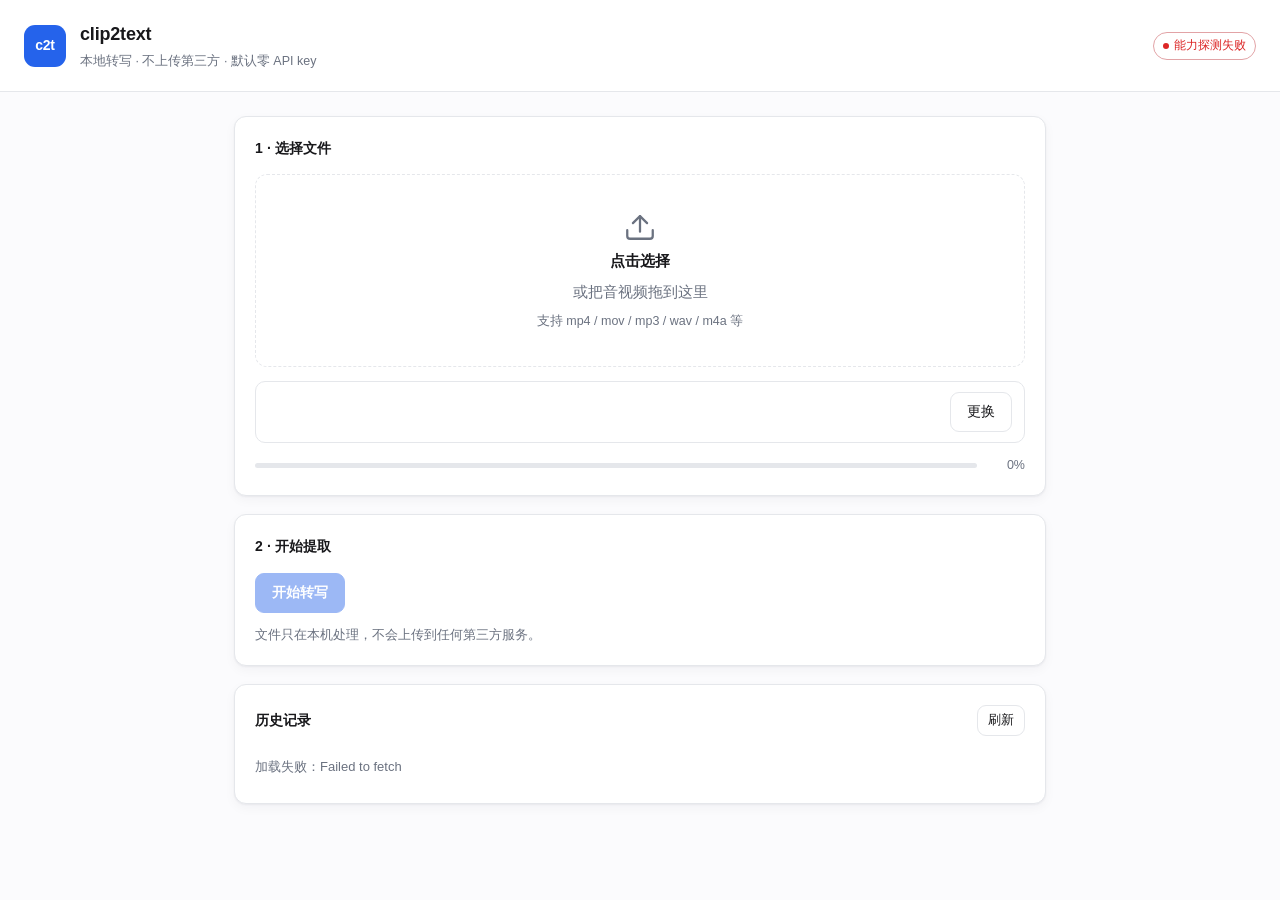
==== apps/web/index.html @ 03e2512e "feat: P0 完整实现——上传音视频、转写、导出 核心链路 - config.py: 全默认值配置，不建 .env 也能启动 - models.py: Task/Segment/Transcrip" ====
<!DOCTYPE html>
<html lang="zh-CN">
<head>
  <meta charset="UTF-8">
  <meta name="viewport" content="width=device-width, initial-scale=1.0">
  <title>clip2text · 本地文案提取</title>
  <link rel="stylesheet" href="./style.css">
</head>
<body>
  <header class="topbar">
    <div class="brand">
      <span class="logo">c2t</span>
      <div>
        <h1>clip2text</h1>
        <p class="tagline">本地转写 · 不上传第三方 · 默认零 API key</p>
      </div>
    </div>
    <div class="caps" id="caps" title="本机能力">
      <span class="caps-loading">检测能力中…</span>
    </div>
  </header>

  <main>
    <!-- 上传区 -->
    <section class="card" id="uploadCard">
      <h2>1 · 选择文件</h2>
      <div class="dropzone" id="dropzone" tabindex="0" role="button"
           aria-label="点击或拖拽文件到此处上传">
        <input type="file" id="fileInput" hidden
               accept=".mp4,.mov,.mkv,.avi,.webm,.flv,.wmv,.m4v,.ts,.3gp,.mp3,.wav,.m4a,.aac,.flac,.ogg,.opus,.wma,.amr,.aiff">
        <div class="dz-inner">
          <svg width="34" height="34" viewBox="0 0 24 24" fill="none" stroke="currentColor"
               stroke-width="1.6" stroke-linecap="round" stroke-linejoin="round" aria-hidden="true">
            <path d="M21 15v4a2 2 0 0 1-2 2H5a2 2 0 0 1-2-2v-4"/>
            <polyline points="7 10 12 5 17 10"/><line x1="12" y1="5" x2="12" y2="16"/>
          </svg>
          <strong>点击选择</strong> 或把音视频拖到这里
          <span class="hint" id="limitHint">支持 mp4 / mov / mp3 / wav / m4a 等</span>
        </div>
      </div>
      <div class="file-row" id="fileRow" hidden>
        <span class="file-name" id="fileName"></span>
        <span class="file-size" id="fileSize"></span>
        <button class="btn ghost" id="clearFile" type="button">更换</button>
      </div>
      <div class="progress" id="uploadProgress" hidden>
        <div class="bar"><i id="uploadBar"></i></div>
        <span id="uploadPct">0%</span>
      </div>
    </section>

    <!-- 操作区 -->
    <section class="card">
      <h2>2 · 开始提取</h2>
      <div class="actions">
        <button class="btn primary" id="startBtn" type="button" disabled>
          开始转写
        </button>
        <button class="btn ghost" id="cancelBtn" type="button" hidden>取消</button>
        <span class="status-text" id="statusText"></span>
      </div>
      <p class="disclaimer">
        文件只在本机处理，不会上传到任何第三方服务。
      </p>
    </section>

    <!-- 结果区 -->
    <section class="card" id="resultCard" hidden>
      <h2>3 · 结果</h2>
      <div class="result-meta" id="resultMeta"></div>

      <div class="tabs" role="tablist">
        <button class="tab active" data-tab="text" role="tab" aria-selected="true">正文</button>
        <button class="tab" data-tab="segments" role="tab" aria-selected="false">分句</button>
      </div>

      <div class="tab-panel" id="panel-text">
        <textarea id="resultText" readonly rows="12" spellcheck="false"></textarea>
        <div class="row-actions">
          <button class="btn ghost" id="copyText" type="button">复制全文</button>
          <span class="copy-hint" id="copyHint"></span>
        </div>
      </div>

      <div class="tab-panel" id="panel-segments" hidden>
        <div class="segments" id="segments"></div>
      </div>

      <div class="export-row">
        <span>导出：</span>
        <button class="btn chip" data-format="txt" type="button">TXT</button>
        <button class="btn chip" data-format="markdown" type="button">Markdown</button>
        <button class="btn chip" data-format="docx" type="button">Word</button>
        <button class="btn chip" data-format="xlsx" type="button">Excel</button>
      </div>
    </section>

    <!-- 历史 -->
    <section class="card">
      <div class="card-head">
        <h2>历史记录</h2>
        <button class="btn ghost small" id="refreshHistory" type="button">刷新</button>
      </div>
      <div id="history" class="history"></div>
    </section>
  </main>

  <div class="toast" id="toast" role="status" aria-live="polite"></div>

  <script src="./app.js"></script>
</body>
</html>
---- apps/web/style.css ----
/* clip2text —— 极简、无依赖、跟随系统深浅色。
   刻意不用任何框架：这个页面总共就三屏，引入 React 只会让 clone 变重。 */

:root {
  --bg: #fbfbfd;
  --surface: #ffffff;
  --border: #e5e7eb;
  --text: #18181b;
  --text-dim: #6b7280;
  --accent: #2563eb;
  --accent-fg: #ffffff;
  --ok: #059669;
  --warn: #d97706;
  --err: #dc2626;
  --radius: 12px;
  --shadow: 0 1px 2px rgba(16, 24, 40, .05), 0 4px 12px rgba(16, 24, 40, .04);
}

@media (prefers-color-scheme: dark) {
  :root {
    --bg: #0b0b0f;
    --surface: #15151b;
    --border: #26262f;
    --text: #f4f4f5;
    --text-dim: #9ca3af;
    --accent: #3b82f6;
    --ok: #34d399;
    --warn: #fbbf24;
    --err: #f87171;
    --shadow: 0 1px 2px rgba(0, 0, 0, .4), 0 4px 16px rgba(0, 0, 0, .3);
  }
}

* { box-sizing: border-box; }

body {
  margin: 0;
  background: var(--bg);
  color: var(--text);
  font: 15px/1.65 -apple-system, BlinkMacSystemFont, "Segoe UI", "PingFang SC",
        "Hiragino Sans GB", "Microsoft YaHei", sans-serif;
  -webkit-font-smoothing: antialiased;
}

/* ---------- 顶栏 ---------- */
.topbar {
  display: flex;
  align-items: center;
  justify-content: space-between;
  gap: 16px;
  flex-wrap: wrap;
  padding: 20px 24px;
  border-bottom: 1px solid var(--border);
  background: var(--surface);
}

.brand { display: flex; align-items: center; gap: 14px; }

.logo {
  display: grid;
  place-items: center;
  width: 42px; height: 42px;
  border-radius: 11px;
  background: var(--accent);
  color: var(--accent-fg);
  font-weight: 700;
  font-size: 14px;
  letter-spacing: -.02em;
  flex-shrink: 0;
}

.topbar h1 { margin: 0; font-size: 18px; font-weight: 650; letter-spacing: -.01em; }
.tagline { margin: 1px 0 0; font-size: 12.5px; color: var(--text-dim); }

.caps { display: flex; gap: 8px; flex-wrap: wrap; font-size: 12px; }
.caps-loading { color: var(--text-dim); }

.pill {
  display: inline-flex;
  align-items: center;
  gap: 5px;
  padding: 3px 9px;
  border: 1px solid var(--border);
  border-radius: 999px;
  color: var(--text-dim);
  white-space: nowrap;
}
.pill.yes { color: var(--ok); border-color: color-mix(in srgb, var(--ok) 35%, var(--border)); }
.pill.no  { color: var(--err); border-color: color-mix(in srgb, var(--err) 35%, var(--border)); }
.pill .dot { width: 6px; height: 6px; border-radius: 50%; background: currentColor; }

/* ---------- 布局 ---------- */
main {
  max-width: 860px;
  margin: 0 auto;
  padding: 24px;
  display: flex;
  flex-direction: column;
  gap: 18px;
}

.card {
  background: var(--surface);
  border: 1px solid var(--border);
  border-radius: var(--radius);
  padding: 20px;
  box-shadow: var(--shadow);
}

.card h2 {
  margin: 0 0 14px;
  font-size: 14px;
  font-weight: 650;
  letter-spacing: .01em;
}

.card-head {
  display: flex;
  align-items: center;
  justify-content: space-between;
  margin-bottom: 14px;
}
.card-head h2 { margin: 0; }

/* ---------- 拖拽区 ---------- */
.dropzone {
  border: 1.5px dashed var(--border);
  border-radius: var(--radius);
  padding: 34px 20px;
  text-align: center;
  cursor: pointer;
  transition: border-color .15s, background .15s;
  color: var(--text-dim);
}
.dropzone:hover, .dropzone:focus-visible {
  border-color: var(--accent);
  background: color-mix(in srgb, var(--accent) 4%, transparent);
  outline: none;
}
.dropzone.dragging {
  border-color: var(--accent);
  background: color-mix(in srgb, var(--accent) 8%, transparent);
}
.dz-inner { display: flex; flex-direction: column; align-items: center; gap: 6px; }
.dz-inner strong { color: var(--text); font-weight: 600; }
.hint { font-size: 12.5px; color: var(--text-dim); }

.file-row {
  display: flex;
  align-items: center;
  gap: 10px;
  margin-top: 14px;
  padding: 10px 12px;
  border: 1px solid var(--border);
  border-radius: 10px;
  font-size: 13.5px;
}
.file-name { flex: 1; overflow: hidden; text-overflow: ellipsis; white-space: nowrap; }
.file-size { color: var(--text-dim); font-variant-numeric: tabular-nums; }

.progress { display: flex; align-items: center; gap: 10px; margin-top: 12px; }
.bar { flex: 1; height: 5px; background: var(--border); border-radius: 999px; overflow: hidden; }
.bar > i { display: block; height: 100%; width: 0; background: var(--accent); transition: width .2s; }
#uploadPct { font-size: 12.5px; color: var(--text-dim); font-variant-numeric: tabular-nums; min-width: 38px; text-align: right; }

/* ---------- 按钮 ---------- */
.btn {
  font: inherit;
  font-size: 13.5px;
  border-radius: 9px;
  border: 1px solid var(--border);
  background: var(--surface);
  color: var(--text);
  padding: 8px 16px;
  cursor: pointer;
  transition: background .15s, border-color .15s, opacity .15s;
  white-space: nowrap;
}
.btn:hover:not(:disabled) { border-color: color-mix(in srgb, var(--text) 22%, var(--border)); }
.btn:disabled { opacity: .45; cursor: not-allowed; }
.btn.primary { background: var(--accent); border-color: var(--accent); color: var(--accent-fg); font-weight: 600; }
.btn.primary:hover:not(:disabled) { filter: brightness(1.08); }
.btn.ghost { background: transparent; }
.btn.small { padding: 4px 10px; font-size: 12.5px; }
.btn.chip { padding: 5px 13px; font-size: 12.5px; border-radius: 999px; }
.btn:focus-visible { outline: 2px solid var(--accent); outline-offset: 2px; }

.actions { display: flex; align-items: center; gap: 12px; flex-wrap: wrap; }
.status-text { font-size: 13px; color: var(--text-dim); }
.status-text.err { color: var(--err); }
.status-text.ok { color: var(--ok); }

.disclaimer {
  margin: 12px 0 0;
  font-size: 12.5px;
  color: var(--text-dim);
}

/* ---------- 结果 ---------- */
.result-meta {
  display: flex;
  gap: 16px;
  flex-wrap: wrap;
  font-size: 12.5px;
  color: var(--text-dim);
  margin-bottom: 14px;
}
.result-meta b { color: var(--text); font-weight: 600; font-variant-numeric: tabular-nums; }

.tabs { display: flex; gap: 4px; border-bottom: 1px solid var(--border); margin-bottom: 14px; }
.tab {
  font: inherit; font-size: 13.5px;
  background: none; border: none; border-bottom: 2px solid transparent;
  color: var(--text-dim); padding: 7px 12px; cursor: pointer; margin-bottom: -1px;
}
.tab.active { color: var(--text); border-bottom-color: var(--accent); font-weight: 600; }

#resultText {
  width: 100%;
  font: inherit;
  font-size: 14px;
  line-height: 1.8;
  padding: 14px;
  border: 1px solid var(--border);
  border-radius: 10px;
  background: var(--bg);
  color: var(--text);
  resize: vertical;
}
.row-actions { display: flex; align-items: center; gap: 10px; margin-top: 10px; }
.copy-hint { font-size: 12.5px; color: var(--ok); }

.segments { max-height: 340px; overflow-y: auto; border: 1px solid var(--border); border-radius: 10px; }
.seg {
  display: flex;
  gap: 12px;
  padding: 9px 14px;
  font-size: 13.5px;
  border-bottom: 1px solid var(--border);
}
.seg:last-child { border-bottom: none; }
.seg:hover { background: color-mix(in srgb, var(--accent) 5%, transparent); }
.seg time {
  color: var(--text-dim);
  font-variant-numeric: tabular-nums;
  font-size: 12.5px;
  flex-shrink: 0;
  padding-top: 2px;
}

.export-row {
  display: flex;
  align-items: center;
  gap: 8px;
  flex-wrap: wrap;
  margin-top: 16px;
  padding-top: 16px;
  border-top: 1px solid var(--border);
  font-size: 13px;
  color: var(--text-dim);
}

/* ---------- 历史 ---------- */
.history { display: flex; flex-direction: column; gap: 8px; }
.hist-item {
  display: flex;
  align-items: center;
  gap: 12px;
  padding: 11px 13px;
  border: 1px solid var(--border);
  border-radius: 10px;
  cursor: pointer;
  font-size: 13.5px;
  transition: border-color .15s;
}
.hist-item:hover { border-color: color-mix(in srgb, var(--text) 22%, var(--border)); }
.hist-item .t { flex: 1; overflow: hidden; text-overflow: ellipsis; white-space: nowrap; }
.hist-item .d { color: var(--text-dim); font-size: 12.5px; flex-shrink: 0; }
.hist-empty { color: var(--text-dim); font-size: 13px; padding: 6px 0; }

.badge {
  font-size: 11.5px;
  padding: 1px 8px;
  border-radius: 999px;
  border: 1px solid var(--border);
  color: var(--text-dim);
  flex-shrink: 0;
}
.badge.SUCCESS { color: var(--ok); }
.badge.FAILED, .badge.CANCELED { color: var(--err); }
.badge.RUNNING, .badge.QUEUED { color: var(--warn); }

/* ---------- toast ---------- */
.toast {
  position: fixed;
  left: 50%;
  bottom: 28px;
  transform: translateX(-50%) translateY(12px);
  background: var(--text);
  color: var(--bg);
  padding: 10px 18px;
  border-radius: 999px;
  font-size: 13.5px;
  opacity: 0;
  pointer-events: none;
  transition: opacity .2s, transform .2s;
  z-index: 50;
  max-width: 82vw;
  text-align: center;
}
.toast.show { opacity: 1; transform: translateX(-50%) translateY(0); }

@media (max-width: 600px) {
  main { padding: 16px; }
  .topbar { padding: 14px 16px; }
  .dropzone { padding: 26px 14px; }
}
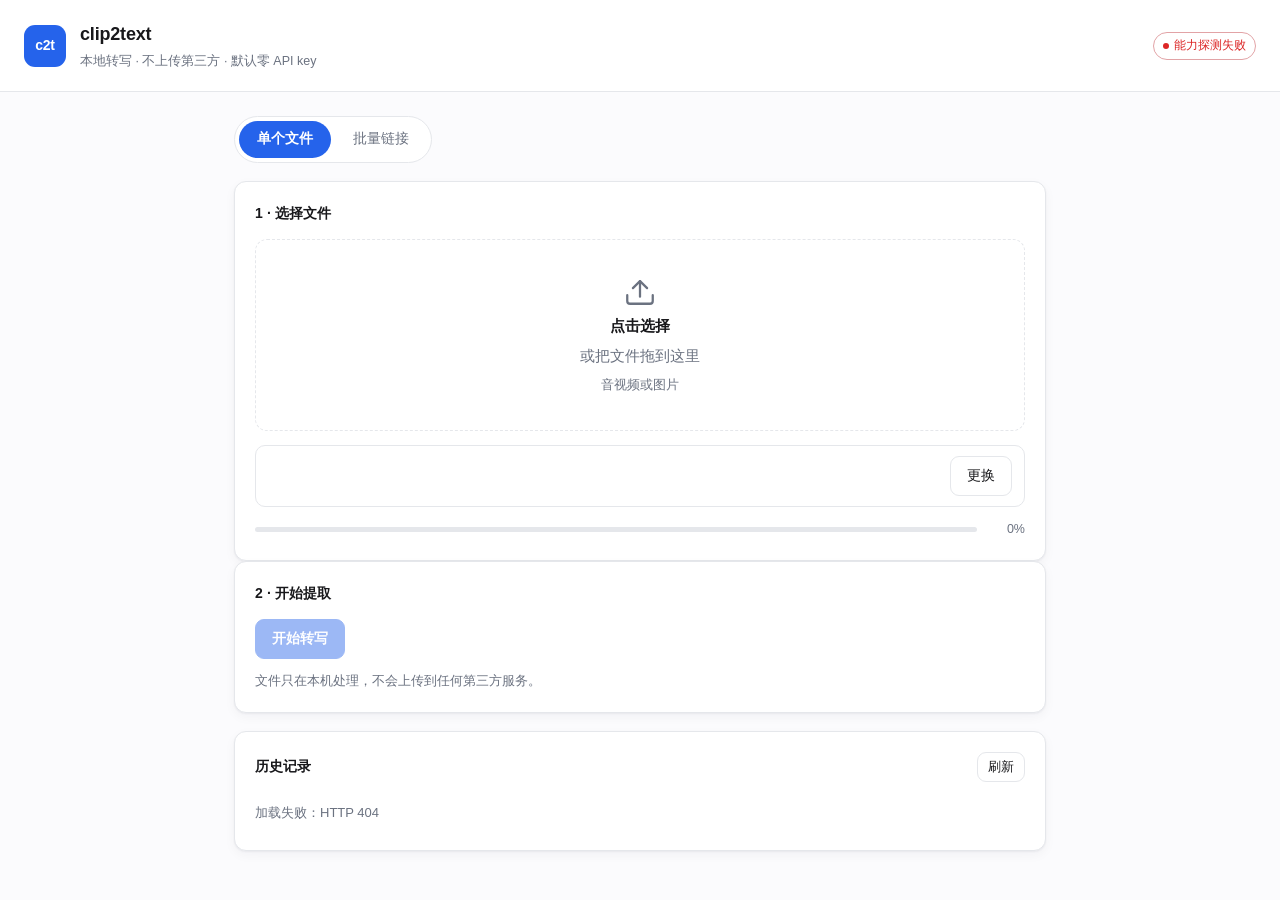
==== commit 12f2d49c: "feat: P1/P2/P3 全部实现——链接解析、批量、OCR、AI 改写 ## 新增能力  **P1 链接解析**（默认关闭，EXTRACTORS_ENABLED=true 开启） - extra" ====
--- a/apps/web/index.html
+++ b/apps/web/index.html
@@ -21,81 +21,143 @@
   </header>
 
   <main>
-    <!-- 上传区 -->
-    <section class="card" id="uploadCard">
-      <h2>1 · 选择文件</h2>
-      <div class="dropzone" id="dropzone" tabindex="0" role="button"
-           aria-label="点击或拖拽文件到此处上传">
-        <input type="file" id="fileInput" hidden
-               accept=".mp4,.mov,.mkv,.avi,.webm,.flv,.wmv,.m4v,.ts,.3gp,.mp3,.wav,.m4a,.aac,.flac,.ogg,.opus,.wma,.amr,.aiff">
-        <div class="dz-inner">
-          <svg width="34" height="34" viewBox="0 0 24 24" fill="none" stroke="currentColor"
-               stroke-width="1.6" stroke-linecap="round" stroke-linejoin="round" aria-hidden="true">
-            <path d="M21 15v4a2 2 0 0 1-2 2H5a2 2 0 0 1-2-2v-4"/>
-            <polyline points="7 10 12 5 17 10"/><line x1="12" y1="5" x2="12" y2="16"/>
-          </svg>
-          <strong>点击选择</strong> 或把音视频拖到这里
-          <span class="hint" id="limitHint">支持 mp4 / mov / mp3 / wav / m4a 等</span>
+    <!-- 模式切换 -->
+    <div class="mode-switch" role="tablist">
+      <button class="mode active" data-mode="single" role="tab" aria-selected="true">
+        单个文件
+      </button>
+      <button class="mode" data-mode="batch" role="tab" aria-selected="false">
+        批量链接
+      </button>
+    </div>
+
+    <!-- ==================== 单文件模式 ==================== -->
+    <div id="mode-single">
+      <section class="card">
+        <h2>1 · 选择文件</h2>
+        <div class="dropzone" id="dropzone" tabindex="0" role="button"
+             aria-label="点击或拖拽文件到此处上传">
+          <input type="file" id="fileInput" hidden
+                 accept=".mp4,.mov,.mkv,.avi,.webm,.flv,.wmv,.m4v,.ts,.3gp,.mp3,.wav,.m4a,.aac,.flac,.ogg,.opus,.wma,.amr,.aiff,.jpg,.jpeg,.png,.webp,.bmp">
+          <div class="dz-inner">
+            <svg width="34" height="34" viewBox="0 0 24 24" fill="none" stroke="currentColor"
+                 stroke-width="1.6" stroke-linecap="round" stroke-linejoin="round" aria-hidden="true">
+              <path d="M21 15v4a2 2 0 0 1-2 2H5a2 2 0 0 1-2-2v-4"/>
+              <polyline points="7 10 12 5 17 10"/><line x1="12" y1="5" x2="12" y2="16"/>
+            </svg>
+            <strong>点击选择</strong> 或把文件拖到这里
+            <span class="hint" id="limitHint">音视频或图片</span>
+          </div>
         </div>
-      </div>
-      <div class="file-row" id="fileRow" hidden>
-        <span class="file-name" id="fileName"></span>
-        <span class="file-size" id="fileSize"></span>
-        <button class="btn ghost" id="clearFile" type="button">更换</button>
-      </div>
-      <div class="progress" id="uploadProgress" hidden>
-        <div class="bar"><i id="uploadBar"></i></div>
-        <span id="uploadPct">0%</span>
-      </div>
-    </section>
+        <div class="file-row" id="fileRow" hidden>
+          <span class="file-name" id="fileName"></span>
+          <span class="file-size" id="fileSize"></span>
+          <button class="btn ghost" id="clearFile" type="button">更换</button>
+        </div>
+        <div class="progress" id="uploadProgress" hidden>
+          <div class="bar"><i id="uploadBar"></i></div>
+          <span id="uploadPct">0%</span>
+        </div>
+      </section>
 
-    <!-- 操作区 -->
-    <section class="card">
-      <h2>2 · 开始提取</h2>
-      <div class="actions">
-        <button class="btn primary" id="startBtn" type="button" disabled>
-          开始转写
-        </button>
-        <button class="btn ghost" id="cancelBtn" type="button" hidden>取消</button>
-        <span class="status-text" id="statusText"></span>
-      </div>
-      <p class="disclaimer">
-        文件只在本机处理，不会上传到任何第三方服务。
-      </p>
-    </section>
+      <section class="card">
+        <h2>2 · 开始提取</h2>
+        <div class="actions">
+          <button class="btn primary" id="startBtn" type="button" disabled>开始转写</button>
+          <button class="btn ghost" id="cancelBtn" type="button" hidden>取消</button>
+          <span class="status-text" id="statusText"></span>
+        </div>
+        <p class="disclaimer">文件只在本机处理，不会上传到任何第三方服务。</p>
+      </section>
 
-    <!-- 结果区 -->
-    <section class="card" id="resultCard" hidden>
-      <h2>3 · 结果</h2>
-      <div class="result-meta" id="resultMeta"></div>
+      <section class="card" id="resultCard" hidden>
+        <h2>3 · 结果</h2>
+        <div class="result-meta" id="resultMeta"></div>
 
-      <div class="tabs" role="tablist">
-        <button class="tab active" data-tab="text" role="tab" aria-selected="true">正文</button>
-        <button class="tab" data-tab="segments" role="tab" aria-selected="false">分句</button>
-      </div>
+        <div class="tabs" role="tablist">
+          <button class="tab active" data-tab="text" role="tab" aria-selected="true">正文</button>
+          <button class="tab" data-tab="segments" role="tab" aria-selected="false">分句</button>
+          <button class="tab" data-tab="rewrite" role="tab" aria-selected="false" id="rewriteTab" hidden>改写</button>
+        </div>
 
-      <div class="tab-panel" id="panel-text">
-        <textarea id="resultText" readonly rows="12" spellcheck="false"></textarea>
-        <div class="row-actions">
-          <button class="btn ghost" id="copyText" type="button">复制全文</button>
-          <span class="copy-hint" id="copyHint"></span>
+        <div class="tab-panel" id="panel-text">
+          <textarea id="resultText" readonly rows="12" spellcheck="false"></textarea>
+          <div class="row-actions">
+            <button class="btn ghost" id="copyText" type="button">复制全文</button>
+            <span class="copy-hint" id="copyHint"></span>
+          </div>
         </div>
-      </div>
 
-      <div class="tab-panel" id="panel-segments" hidden>
-        <div class="segments" id="segments"></div>
-      </div>
+        <div class="tab-panel" id="panel-segments" hidden>
+          <div class="segments" id="segments"></div>
+        </div>
 
-      <div class="export-row">
-        <span>导出：</span>
-        <button class="btn chip" data-format="txt" type="button">TXT</button>
-        <button class="btn chip" data-format="markdown" type="button">Markdown</button>
-        <button class="btn chip" data-format="docx" type="button">Word</button>
-        <button class="btn chip" data-format="xlsx" type="button">Excel</button>
-      </div>
-    </section>
+        <div class="tab-panel" id="panel-rewrite" hidden>
+          <div class="rewrite-controls">
+            <select id="styleSelect" class="select"></select>
+            <button class="btn primary small" id="doRewrite" type="button">开始改写</button>
+            <span class="status-text" id="rewriteStatus"></span>
+          </div>
+          <textarea id="rewriteOutput" readonly rows="10" spellcheck="false"
+                    placeholder="改写结果会显示在这里"></textarea>
+          <div class="row-actions">
+            <button class="btn ghost" id="copyRewrite" type="button">复制改写结果</button>
+            <span class="copy-hint" id="rewriteHint"></span>
+          </div>
+        </div>
 
-    <!-- 历史 -->
+        <div class="export-row">
+          <span>导出：</span>
+          <button class="btn chip" data-format="txt" type="button">TXT</button>
+          <button class="btn chip" data-format="markdown" type="button">Markdown</button>
+          <button class="btn chip" data-format="docx" type="button">Word</button>
+          <button class="btn chip" data-format="xlsx" type="button">Excel</button>
+        </div>
+      </section>
+    </div>
+
+    <!-- ==================== 批量模式 ==================== -->
+    <div id="mode-batch" hidden>
+      <section class="card">
+        <h2>批量提交链接</h2>
+        <p class="disclaimer" id="batchHint">
+          每行一条作品链接，单次最多 <b id="batchLimit">100</b> 条。
+          重复链接会自动去重。
+        </p>
+        <div class="warn-box" id="extractWarn" hidden>
+          链接解析当前处于关闭状态。请在 <code>.env</code> 里设置
+          <code>EXTRACTORS_ENABLED=true</code> 后重启服务。
+          <br><br>
+          开启后请仅用于处理你拥有版权的内容。详见 README 的合规说明。
+        </div>
+        <textarea id="batchInput" rows="8" spellcheck="false"
+                  placeholder="https://www.bilibili.com/video/BV1xx411c7mD&#10;https://v.douyin.com/xxxxx&#10;https://www.xiaohongshu.com/explore/xxxxx"></textarea>
+        <div class="actions" style="margin-top:12px">
+          <button class="btn primary" id="batchStart" type="button">开始批量提取</button>
+          <button class="btn ghost" id="batchCancel" type="button" hidden>取消</button>
+          <span class="status-text" id="batchStatus"></span>
+        </div>
+        <div class="progress" id="batchProgress" hidden>
+          <div class="bar"><i id="batchBar"></i></div>
+          <span id="batchPct">0%</span>
+        </div>
+      </section>
+
+      <section class="card" id="batchResultCard" hidden>
+        <div class="card-head">
+          <h2>批量结果</h2>
+          <span class="status-text" id="batchSummary"></span>
+        </div>
+        <div class="batch-list" id="batchList"></div>
+        <div class="export-row">
+          <span>合并导出全部成功项：</span>
+          <button class="btn chip" data-batch-export="txt" type="button">TXT</button>
+          <button class="btn chip" data-batch-export="markdown" type="button">Markdown</button>
+        </div>
+      </section>
+    </div>
+
+    <!-- ==================== 历史 ==================== -->
     <section class="card">
       <div class="card-head">
         <h2>历史记录</h2>
--- a/apps/web/style.css
+++ b/apps/web/style.css
@@ -315,3 +315,128 @@
   .topbar { padding: 14px 16px; }
   .dropzone { padding: 26px 14px; }
 }
+
+/* ================= 模式切换 ================= */
+.mode-switch {
+  display: flex;
+  gap: 4px;
+  padding: 4px;
+  background: var(--surface);
+  border: 1px solid var(--border);
+  border-radius: 999px;
+  width: fit-content;
+}
+.mode {
+  font: inherit;
+  font-size: 13.5px;
+  border: none;
+  background: none;
+  color: var(--text-dim);
+  padding: 7px 18px;
+  border-radius: 999px;
+  cursor: pointer;
+  transition: background .15s, color .15s;
+}
+.mode.active {
+  background: var(--accent);
+  color: var(--accent-fg);
+  font-weight: 600;
+}
+.mode:not(.active):hover { color: var(--text); }
+
+/* ================= 警告框 ================= */
+.warn-box {
+  margin-bottom: 12px;
+  padding: 12px 14px;
+  border: 1px solid color-mix(in srgb, var(--warn) 40%, var(--border));
+  border-radius: 10px;
+  background: color-mix(in srgb, var(--warn) 8%, transparent);
+  font-size: 13px;
+  line-height: 1.7;
+  color: var(--text);
+}
+.warn-box code {
+  font-family: ui-monospace, SFMono-Regular, Menlo, monospace;
+  font-size: 12.5px;
+  padding: 1px 5px;
+  border-radius: 4px;
+  background: color-mix(in srgb, var(--text) 8%, transparent);
+}
+
+/* ================= 批量 ================= */
+#batchInput {
+  width: 100%;
+  font: inherit;
+  font-size: 13px;
+  line-height: 1.7;
+  font-family: ui-monospace, SFMono-Regular, Menlo, monospace;
+  padding: 12px 14px;
+  border: 1px solid var(--border);
+  border-radius: 10px;
+  background: var(--bg);
+  color: var(--text);
+  resize: vertical;
+}
+
+.batch-list { display: flex; flex-direction: column; gap: 6px; }
+.batch-item {
+  display: flex;
+  align-items: flex-start;
+  gap: 10px;
+  padding: 10px 12px;
+  border: 1px solid var(--border);
+  border-radius: 10px;
+  font-size: 13px;
+}
+.batch-item .bi-main { flex: 1; min-width: 0; }
+.batch-item .bi-title {
+  overflow: hidden;
+  text-overflow: ellipsis;
+  white-space: nowrap;
+  display: block;
+}
+.batch-item .bi-sub {
+  color: var(--text-dim);
+  font-size: 12px;
+  margin-top: 2px;
+  overflow: hidden;
+  text-overflow: ellipsis;
+  white-space: nowrap;
+}
+.batch-item .bi-actions { display: flex; gap: 6px; flex-shrink: 0; }
+.batch-item.done { cursor: pointer; }
+.batch-item.done:hover { border-color: color-mix(in srgb, var(--text) 22%, var(--border)); }
+
+/* ================= 改写 ================= */
+.rewrite-controls {
+  display: flex;
+  align-items: center;
+  gap: 10px;
+  flex-wrap: wrap;
+  margin-bottom: 12px;
+}
+
+.select {
+  font: inherit;
+  font-size: 13.5px;
+  padding: 7px 12px;
+  border: 1px solid var(--border);
+  border-radius: 9px;
+  background: var(--surface);
+  color: var(--text);
+  cursor: pointer;
+  min-width: 160px;
+}
+
+#rewriteOutput {
+  width: 100%;
+  font: inherit;
+  font-size: 14px;
+  line-height: 1.8;
+  padding: 14px;
+  border: 1px solid var(--border);
+  border-radius: 10px;
+  background: var(--bg);
+  color: var(--text);
+  resize: vertical;
+}
